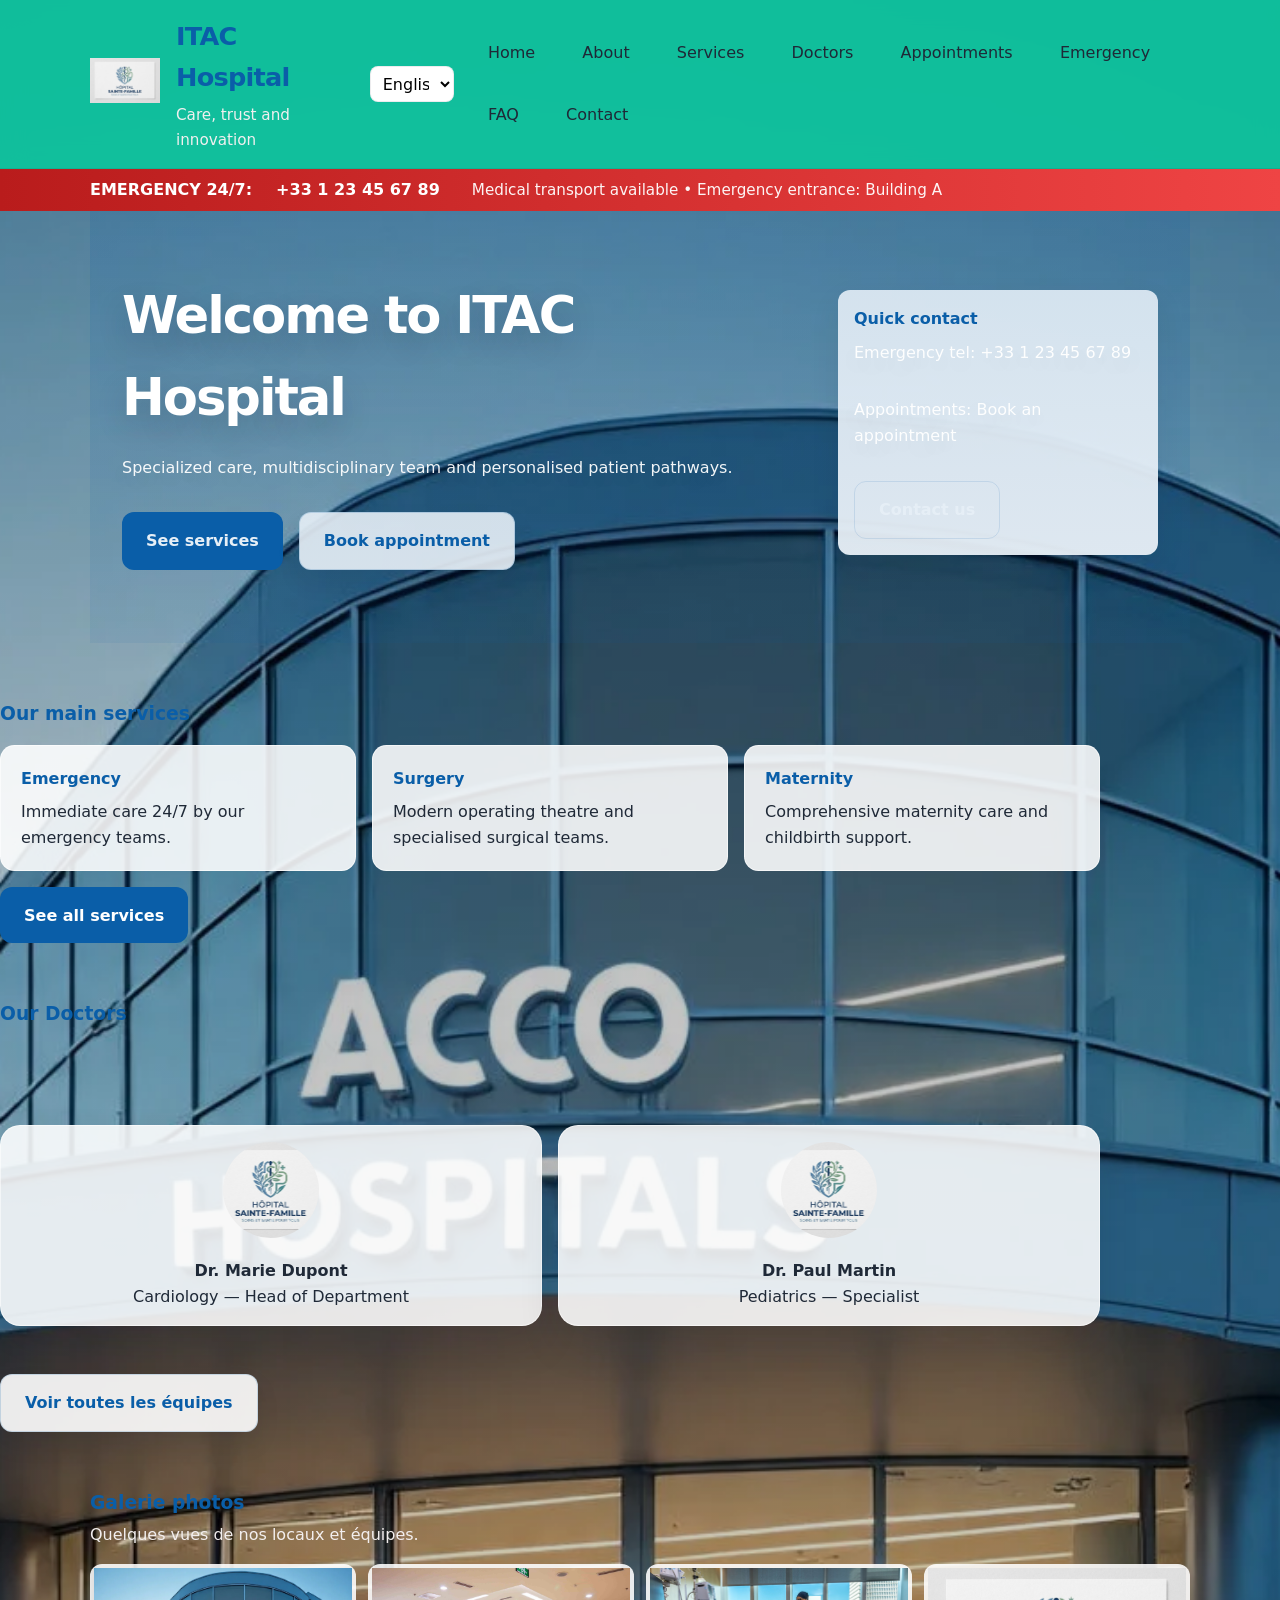
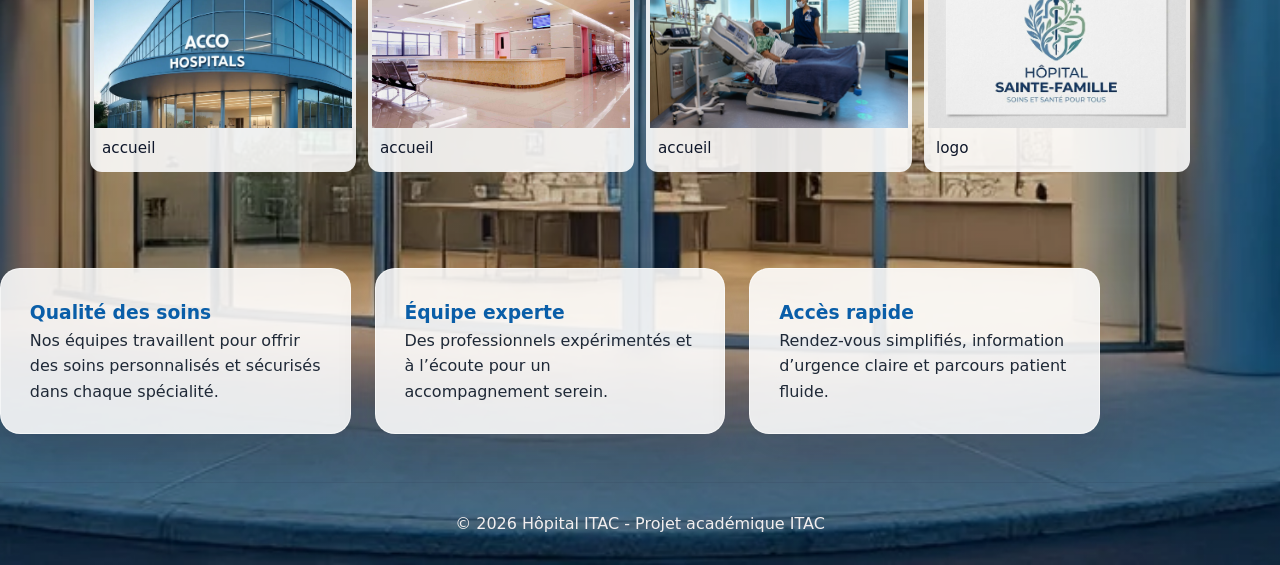
==== index.html @ c01a9460 "Premier projet" ====
﻿<!DOCTYPE html>
<html lang="fr">
<head>
  <meta charset="UTF-8">
  <meta name="viewport" content="width=device-width, initial-scale=1.0">

  <link rel="stylesheet" href="css/style.css">
  <link rel="stylesheet" href="cdnjs.cloudflare.com/ajax/libs/font-awesome/6.5/css/all.min.css">
  <title>Hôpital ITAC - Accueil</title>
</head>

<body class="home-page">
  <header class="site-header">
    <div class="container header-inner">
      <div class="logo">
        <a href="index.html"><img src="images/logo.png" alt="Logo de l'hôpital ITAC"></a>
      </div>
      <div class="brand">
        <h1 data-i18n="brand.title">Hôpital ITAC</h1>
        <p data-i18n="brand.tagline">Soins, confiance et innovation</p>
      </div>
      <div class="lang-select">
        <label for="lang" class="sr-only">Langue</label>
        <select id="lang" aria-label="Choisir la langue">
          <option value="fr">Français</option>
          <option value="en">English</option>
        </select>
      </div>
      <nav class="main-nav">
        <a href="index.html" data-i18n="nav.home">Accueil</a>
        <a href="a-propos.html" data-i18n="nav.about">À propos</a>
        <a href="services.html" data-i18n="nav.services">Services</a>
        <a href="medecins.html" data-i18n="nav.doctors">Médecins</a>
        <a href="rendez-vous.html" data-i18n="nav.appointments">Rendez-vous</a>
        <a href="urgences.html" data-i18n="nav.emergency">Urgences</a>
        <a href="faq.html" data-i18n="nav.faq">FAQ</a>
        <a href="contact.html" data-i18n="nav.contact">Contact</a>
      </nav>
    </div>
  </header>

  <div class="emergency-bar" role="region" aria-label="Urgences">
    <div class="container">
      <strong data-i18n="emergency.title">URGENCE 24/7 :</strong>
      <a href="tel:+50944757508" class="emergency-phone" data-i18n="emergency.phone">+509 44757508</a>
      <span class="emergency-note" data-i18n="emergency.note">Transport médicalisé disponible • Entrée urgences : Bâtiment A</span>
    </div>
  </div>

  <main>
    <!-- Carrousel supprimé -->
    <section class="hero container">
      <div class="hero-inner">
        <div class="hero-copy">
          <h2 data-i18n="hero.title">Bienvenue à l’hôpital ITAC</h2>
          <p data-i18n="hero.lead">Soins spécialisés, équipe pluridisciplinaire et prise en charge personnalisée.</p>
          <div class="hero-actions">
            <a class="btn" href="services.html" data-i18n="hero.cta.services">Voir les services</a>
            <a class="btn btn-secondary" href="rendez-vous.html" data-i18n="hero.cta.appointment">Prendre rendez-vous</a>
          </div>
        </div>
        <div class="hero-contact">
          <div class="contact-card">
            <h4 data-i18n="contact.quick.title">Contact rapide</h4>
            <p class="phone" data-i18n="contact.quick.phone">Tél. urgences : <a href="tel:+50944757508">+509 44757508</a></p>
            <p data-i18n="contact.quick.appointment">Rendez-vous : <a href="rendez-vous.html">Prendre un rendez-vous</a></p>
            <a class="btn btn-outline" href="contact.html" data-i18n="contact.quick.contact">Nous contacter</a>
          </div>
        </div>
      </div>
    </section>

    <section class="container services-preview">
      <h3 data-i18n="services.title">Nos principaux services</h3>
      <div class="service-grid">
        <div class="service-card">
          <h4 data-i18n="services.emergency.title">Urgences</h4>
          <p data-i18n="services.emergency.text">Prise en charge immédiate 24/7 par nos équipes d'urgence.</p>
        </div>
        <div class="service-card">
          <h4 data-i18n="services.surgery.title">Chirurgie</h4>
          <p data-i18n="services.surgery.text">Bloc opératoire moderne et équipes chirurgicales spécialisées.</p>
        </div>
        <div class="service-card">
          <h4 data-i18n="services.maternity.title">Maternité</h4>
          <p data-i18n="services.maternity.text">Accompagnement complet de la grossesse et de l'accouchement.</p>
        </div>
      </div>
      <p class="services-cta"><a href="services.html" class="btn" data-i18n="services.cta">Voir tous les services</a></p>
    </section>

    <section class="container doctor-preview">
      <h3 data-i18n="doctors.title">Nos médecins</h3>
      <div class="doctor-grid">
        <article>
          <img src="images/logo.png" alt="Dr. Dupont" class="doctor-photo">
          <h4 data-i18n="doctors.dr1.name">Dr. Marie Dupont</h4>
          <p data-i18n="doctors.dr1.title">Cardiologie — Chef de service</p>
        </article>
        <article>
          <img src="images/logo.png" alt="Dr. Martin" class="doctor-photo">
          <h4 data-i18n="doctors.dr2.name">Dr. Paul Martin</h4>
          <p data-i18n="doctors.dr2.title">Pédiatrie — Spécialiste</p>
        </article>
      </div>
      <p class="services-cta"><a href="medecins.html" class="btn btn-secondary">Voir toutes les équipes</a></p>
    </section>

        <section class="container gallery">
      <h3>Galerie photos</h3>
      <p class="muted">Quelques vues de nos locaux et équipes.</p>
      <div class="gallery-grid">
                <figure>
                    <img src="images/accueil1.jpg" alt="accueil" data-filename="accueil1.jpg">
                    <figcaption>accueil</figcaption>
                </figure>
                <figure>
                    <img src="images/accueil2.jpg" alt="accueil" data-filename="accueil2.jpg">
                    <figcaption>accueil</figcaption>
                </figure>
                <figure>
                    <img src="images/accueil3.jpg" alt="accueil" data-filename="accueil3.jpg">
                    <figcaption>accueil</figcaption>
                </figure>
                <figure>
                    <img src="images/logo.png" alt="logo" data-filename="logo.png">
                    <figcaption>logo</figcaption>
                </figure>
      </div>
    </section>

    <section class="container info-grid">
      <article>
        <h3>Qualité des soins</h3>
        <p>Nos équipes travaillent pour offrir des soins personnalisés et sécurisés dans chaque spécialité.</p>
      </article>
      <article>
        <h3>Équipe experte</h3>
        <p>Des professionnels expérimentés et à l’écoute pour un accompagnement serein.</p>
      </article>
      <article>
        <h3>Accès rapide</h3>
        <p>Rendez-vous simplifiés, information d’urgence claire et parcours patient fluide.</p>
      </article>
    </section>
  </main>

  <footer class="site-footer">
    <div class="container">
      <p>© 2026 Hôpital ITAC - Projet académique ITAC</p>
    </div>
  </footer>
    <script src="js/i18n.js"></script>
    <script src="js/gallery.js"></script>
  </body>
  </html>
---- css/style.css ----
:root {
  --bleu: #0a5ea8;
  --bleu-clair: #13aa5e;
  --blanc: #ffffff;
  --gris: #eef6f9;
  --surface: rgba(255, 255, 255, 0.88);
  --text: #1f2937;
  --muted: #f5f1f1fb;
}

* {
  box-sizing: border-box;
  margin: 0;
  padding: 0;
}

body {
  font-family: Inter, system-ui, -apple-system, BlinkMacSystemFont, "Segoe UI", sans-serif;
  margin: 0;
  background: linear-gradient(180deg, #679acc 0%, #0ed84a 100%);
  color: var(--text);
  line-height: 1.6;
  min-heij  ght: 100vh;
  display:   flex;
  flex-direction: column;
}

.logo img {              
  width: 70px;
  height: auto;
}

main {
  flex: 1;
}

a {
  color: var(--bleu);
  text-decoration: none;
}

.container {
  width: min(1100px, calc(100% - 2rem));
  margin: 0 auto;
}

.site-header {
  background: rgba(12, 197, 157, 0.92);
  backdrop-filter: blur(12px);
  border-bottom: 1px solid rgba(15, 23, 42, 0.08);
  position: sticky;
  top: 0;
  z-index: 100;
}

.header-inner {
  display: flex;
  justify-content: flex-start;
  align-items: center;
  gap: 1rem;
  padding: 1rem 0;
}

.logo {
  flex-shrink: 0;
}

.main-nav {
  display: flex;
  flex-wrap: wrap;
  gap: 0.75rem;
  align-items: center;
  margin-left: auto;
}

.brand h1 {
  margin: 0;
  font-size: 1.6rem;
  color: var(--bleu);
  letter-spacing: -0.03em;
}

.brand p {
  margin: 0.35rem 0 0;
  color: var(--muted);
  font-size: 0.95rem;
}

.lang-select { margin-left: 1rem; }
.lang-select select { padding: 0.4rem 0.5rem; border-radius: 0.5rem; border: 1px solid rgba(15,23,42,0.08); }
.sr-only { position: absolute; width: 1px; height: 1px; padding: 0; margin: -1px; overflow: hidden; clip: rect(0,0,0,0); white-space: nowrap; border: 0; }

.main-nav a {
  padding: 0.75rem 1.1rem;
  border-radius: 999px;
  color: var(--text);
  transition: background 0.25s ease, transform 0.25s ease, color 0.25s ease;
}

.main-nav a:hover,
.main-nav a:focus-visible {
  background: rgba(10, 94, 168, 0.12);
  color: var(--bleu);
  transform: translateY(-1px);
}

/* Homepage background image (uses local image in images/accueil1.jpg) */
.home-page {
  background: linear-gradient(rgba(0,0,0,0.28), rgba(0,0,0,0.18)), url("../images/accueil1.jpg") center top/cover;
  background-repeat: no-repeat;
  background-attachment: scroll;
  background-color: transparent;
}

.hero {
  position: relative;
  padding: 5rem 2rem 4rem;
  text-align: center;
  color: var(--blanc);
  min-height: 60vh;
  display: grid;
  place-items: center;
}

.hero::before {
  content: "";
  position: absolute;
  inset: 0;
  background: linear-gradient(180deg, rgba(10, 94, 168, 0.16), rgba(10, 94, 168, 0.08));
  pointer-events: none;
}

.hero h2 {
  position: relative;
  margin-bottom: 1rem;
  font-size: clamp(2.25rem, 4vw, 3.5rem);
  letter-spacing: -0.04em;
  text-shadow: 0 12px 30px rgba(15, 23, 42, 0.18);
}

.hero p {
  max-width: 720px;
  margin: 0 auto 2rem;
  color: rgba(255, 255, 255, 0.94);
  position: relative;
  font-size: 1rem;
  text-shadow: 0 8px 24px rgba(15, 23, 42, 0.14);
}

.hero-actions {
  display: flex;
  flex-wrap: wrap;
  justify-content: center;
  gap: 1rem;
}

.btn,
.btn-secondary {
  display: inline-flex;
  align-items: center;
  justify-content: center;
  padding: 0.95rem 1.5rem;
  border-radius: 0.75rem;
  font-weight: 600;
  border: none;
  cursor: pointer;
}

.btn {
  background: var(--bleu);
  color: var(--blanc);
  transition: background 0.25s ease, color 0.25s ease, transform 0.25s ease;
}

.btn:hover,
.btn:focus-visible {
  background: #c51198;
  transform: translateY(-2px);
}

.btn-secondary {
  background: rgba(255, 255, 255, 0.9);
  color: var(--bleu);
  border: 1px solid rgba(10, 94, 168, 0.18);
  box-shadow: 0 12px 24px rgba(15, 23, 42, 0.08);
  transition: background 0.25s ease, color 0.25s ease, transform 0.25s ease, box-shadow 0.25s ease;
}

.btn-secondary:hover,
.btn-secondary:focus-visible {
  background: var(--blanc);
  color: #0b4d87;
  transform: translateY(-2px);
  box-shadow: 0 16px 30px rgba(15, 23, 42, 0.14);
}

.info-grid,
.contact-grid,
.doctor-grid {
  display: grid;
  gap: 1.5rem;
  margin: 6rem 0 3rem;
}

.info-grid,
.contact-grid {
  grid-template-columns: repeat(auto-fit, minmax(240px, 1fr));
}

.contact-grid {
  align-items: stretch;
}

.info-grid article,
.doctor-grid article,
.emergency-card,
.contact-grid div {
  background: var(--surface);
  padding: 1.8rem;
  border-radius: 1.25rem;
  border: 1px solid rgba(255, 255, 255, 0.55);
  box-shadow: 0 20px 40px rgba(15, 23, 42, 0.12);
  transition: background 0.25s ease, transform 0.25s ease, box-shadow 0.25s ease, border-color 0.25s ease;
}

.info-grid article:hover,
.doctor-grid article:hover,
.emergency-card:hover,
.contact-grid div:hover {
  background: rgba(10, 94, 168, 0.08);
  transform: translateY(-4px);
  box-shadow: 0 18px 50px rgba(15, 23, 42, 0.18);
  border-color: rgba(10, 94, 168, 0.25);
}

.info-grid article h3,
.doctor-grid article h3,
.emergency-card h3 {
  margin-top: 0;
  color: var(--bleu);
}

.contact-grid div h3 {
  margin-top: 0;
  color: var(--bleu);
  display: flex;
  align-items: center;
  gap: 0.5rem;
}

.contact-grid div h3 i {
  font-size: 1.4rem;
  color: var(--bleu);
}

.page-title {
  margin: 2.5rem 0 1.5rem;
}

.page-title h2 {
  margin: 0 0 0.75rem;
  font-size: 2rem;
}

.page-title p {
  margin: 0;
  color: #475569;
}

.content-section {
  margin-bottom: 2rem;
}

.contact-layout {
  display: grid;
  gap: 2rem;
}

.contact-main {
  display: grid;
  gap: 2rem;
}

.sidebar {
  position: relative;
}

.sidebar .faq-section {
  margin-top: 0;
}

.content-section ul,
.content-section ol {
  margin: 1rem 0 0 1.25rem;
  color: #475569;
}

.faq-section {
  display: grid;
  gap: 1rem;
}

.faq-item {
  background: var(--surface);
  padding: 1rem 1.25rem;
  border-radius: 1rem;
  border: 1px solid rgba(15, 23, 42, 0.08);
  box-shadow: 0 16px 30px rgba(15, 23, 42, 0.08);
}

.faq-item summary {
  list-style: none;
  cursor: pointer;
  font-weight: 700;
  color: var(--bleu);
  font-size: 1rem;
  display: flex;
  justify-content: space-between;
  align-items: center;
  padding: 0.5rem 0;
}

.faq-item summary::-webkit-details-marker {
  display: none;
}

.faq-item summary::after {
  content: "+";
  font-size: 1.15rem;
  transition: transform 0.25s ease;
}

.faq-item[open] summary::after {
  content: "–";
}

.faq-item p {
  margin: 0.75rem 0 0;
  color: #475569;
  line-height: 1.7;
}

.content-section li {
  margin-bottom: 0.75rem;
}

table {
  width: 100%;
  border-collapse: collapse;
  background: var(--blanc);
  border-radius: 1rem;
  overflow: hidden;
  box-shadow: 0 10px 30px rgba(15, 23, 42, 0.06);
}

thead {
  background: var(--bleu);
  color: var(--blanc);
}

th,
td {
  padding: 1rem 1.25rem;
  text-align: left;
}

tbody tr:nth-child(even) {
  background: rgba(10, 94, 168, 0.06);
}

form.booking-form {
  background: var(--blanc);
  padding: 2rem;
  border-radius: 1rem;
  box-shadow: 0 10px 30px rgba(15, 23, 42, 0.06);
  max-width: 600px;
  margin: 0 auto 3rem;
}

.form-group {
  display: grid;
  gap: 0.75rem;
  margin-bottom: 1.25rem;
}

label {
  font-weight: 600;
  color: #1f2937;
}

input,
select {
  width: 100%;
  padding: 0.95rem 1rem;
  border: 1px solid #d1d5db;
  border-radius: 0.75rem;
  background: #ffffff;
  font: inherit;
}

input:focus,
select:focus {
  outline: 2px solid rgba(10, 94, 168, 0.2);
  border-color: var(--bleu);
}

.form-actions {
  text-align: right;
}

.emergency-section {
  display: grid;
  gap: 1.5rem;
  margin: 2rem 0 3rem;
}

/* Emergency banner */
.emergency-bar {
  background: linear-gradient(90deg, #b91c1c, #ef4444);
  color: #fff;
  padding: 0.5rem 0;
}
.emergency-bar .container {
  display: flex;
  gap: 1rem;
  align-items: center;
  justify-content: flex-start;
}
.emergency-bar strong { font-weight: 800; margin-right: 0.5rem; }
.emergency-phone { color: #fff; font-weight: 700; margin-right: 1rem; }
.emergency-note { opacity: 0.95; font-size: 0.95rem; }

/* Hero adjustments for a professional look */
.hero {
  padding: 4rem 2rem;
  min-height: 48vh;
  display: block;
}
.hero-inner {
  display: grid;
  grid-template-columns: 1fr 320px;
  gap: 2rem;
  align-items: center;
}
.hero-copy { text-align: left; color: var(--blanc); }
.hero-copy h2 { color: var(--blanc); }
.hero-contact { }
.contact-card {
  background: rgba(255,255,255,0.95);
  color: var(--text);
  padding: 1rem;
  border-radius: 0.75rem;
  box-shadow: 0 12px 30px rgba(15,23,42,0.08);
  text-align: left;
}
.contact-card h4 { margin: 0 0 0.5rem; color: var(--bleu); }
.contact-card .phone a { color: var(--bleu); font-weight: 700; }
.btn.btn-outline { background: transparent; border: 1px solid rgba(10,94,168,0.12); color: var(--blanc); }

/* Services preview */
.services-preview { margin: 3.5rem 0; }
.services-preview h3 { margin-bottom: 1rem; color: var(--bleu); }
.service-grid { display: grid; grid-template-columns: repeat(auto-fit, minmax(220px, 1fr)); gap: 1rem; }
.service-card { background: var(--surface); padding: 1.25rem; border-radius: 0.9rem; border: 1px solid rgba(255,255,255,0.6); }
.service-card h4 { margin: 0 0 0.5rem; color: var(--bleu); }
.services-cta { margin-top: 1rem; }

/* Doctor preview */
.doctor-preview { margin: 3.5rem 0; }
.doctor-preview h3 { color: var(--bleu); margin-bottom: 1rem; }
.doctor-grid { display: grid; grid-template-columns: repeat(auto-fit, minmax(200px, 1fr)); gap: 1rem; }
.doctor-grid article { text-align: center; padding: 1rem; }
.doctor-photo { width: 96px; height: 96px; object-fit: cover; border-radius: 999px; margin: 0 auto 0.75rem; }

/* Gallery */
.gallery h3 { color: var(--bleu); margin-bottom: 0.25rem; }
.gallery .muted { color: var(--muted); margin-bottom: 1rem; }
.gallery-grid { display: grid; gap: 0.75rem; grid-template-columns: repeat(auto-fit, minmax(180px, 1fr)); }
.gallery-grid figure { margin: 0; overflow: hidden; border-radius: 0.75rem; background: var(--surface); padding: 0.25rem; }
.gallery-grid img { width: 100%; height: 160px; object-fit: cover; display: block; transition: transform 0.25s ease; cursor: pointer; }
.gallery-grid figure:hover img { transform: scale(1.03); }
.gallery-grid figcaption { padding: 0.5rem; font-size: 0.95rem; color: #0f172a; }

/* Lightbox modal */
.lightbox { position: fixed; inset: 0; display: none; align-items: center; justify-content: center; background: rgba(2,6,23,0.7); z-index: 1000; }
.lightbox.open { display: flex; }
.lightbox .lb-content { max-width: calc(100% - 4rem); max-height: calc(100% - 4rem); position: relative; }
.lightbox img.lb-image { width: 100%; height: auto; display: block; border-radius: 0.5rem; }
.lb-close, .lb-prev, .lb-next { position: absolute; background: rgba(0,0,0,0.6); color: #fff; border: none; width: 44px; height: 44px; border-radius: 50%; display: flex; align-items: center; justify-content: center; cursor: pointer; }
.lb-close { top: -22px; right: -22px; }
.lb-prev { left: -60px; top: 50%; transform: translateY(-50%); }
.lb-next { right: -60px; top: 50%; transform: translateY(-50%); }
.lb-caption { margin-top: 0.5rem; color: #fff; text-align: center; }

@media (max-width: 720px) {
  .gallery-grid img { height: 140px; }
  .lb-prev { left: 8px; }
  .lb-next { right: 8px; }
  .lb-close { top: 8px; right: 8px; }
}


.site-footer {
  background: transparent;
  border-top: 1px solid rgba(15, 23, 42, 0.08);
  padding: 1.75rem 0;
  text-align: center;
  color: var(--muted);
}

@media (min-width: 768px) {
  .info-grid {
    grid-template-columns: repeat(3, minmax(0, 1fr));
  }

  .contact-grid,
  .doctor-grid {
    grid-template-columns: repeat(2, minmax(0, 1fr));
  }

  .contact-layout {
    grid-template-columns: 1.5fr 1fr;
    align-items: start;
  }

  .sidebar {
    position: sticky;
    top: 1.5rem;
  }

  .hero-actions {
    justify-content: flex-start;
  }
}

@media (max-width: 720px) {
  .header-inner {
    flex-direction: column;
    align-items: flex-start;
  }

  .main-nav {
    width: 100%;
    justify-content: center;
    flex-wrap: wrap;
  }

  .main-nav a {
    flex: 0 1 auto;
    text-align: center;
    font-size: 0.9rem;
    padding: 0.6rem 0.8rem;
  }

  .page-title {
    text-align: center;
  }
}

/* Responsive tweaks */
@media (max-width: 900px) {
  .container { width: calc(100% - 2rem); }
  .hero-inner { grid-template-columns: 1fr; }
  .hero { padding: 3rem 1rem; }
  .hero-copy { text-align: left; }
  .hero-contact { order: 2; }
  .contact-card { margin-top: 1rem; }
  .header-inner { padding: 0.75rem 0; }
}

@media (max-width: 520px) {
  .main-nav { overflow-x: auto; -webkit-overflow-scrolling: touch; gap: 0.5rem; }
  .main-nav a { white-space: nowrap; padding: 0.5rem 0.75rem; font-size: 0.95rem; }
  .brand h1 { font-size: 1.25rem; }
  .brand p { display: none; }
  .hero h2 { font-size: 1.6rem; }
  .hero p { font-size: 0.95rem; }
  .contact-card { padding: 0.85rem; }
  .service-grid { grid-template-columns: 1fr; }
  .doctor-grid { grid-template-columns: 1fr 1fr; }
  .doctor-photo { width: 80px; height: 80px; }
}

@media (max-width: 360px) {
  .doctor-grid { grid-template-columns: 1fr; }
  .hero-inner { gap: 1rem; }
  .hero { padding: 2rem 0.75rem; }
}

/* Contact map styles */
.contact-map-section { margin: 2rem 0 3rem; }
#map { width: 100%; height: 360px; border-radius: 0.75rem; border: 1px solid rgba(15,23,42,0.06); overflow: hidden; }
.contact-map-section .muted { margin-top: 0.5rem; }

/* Booking section background (uses same image as homepage) */
.booking-hero {
  background: linear-gradient(rgba(0,0,0,0.34), rgba(0,0,0,0.22)), url("../images/accueil1.jpg") center/cover no-repeat;
  padding: 3rem 1.25rem;
  border-radius: 0.75rem;
  margin: 1.5rem 0;
  color: #fff;
}
.booking-hero .booking-form { background: rgba(255,255,255,0.98); }
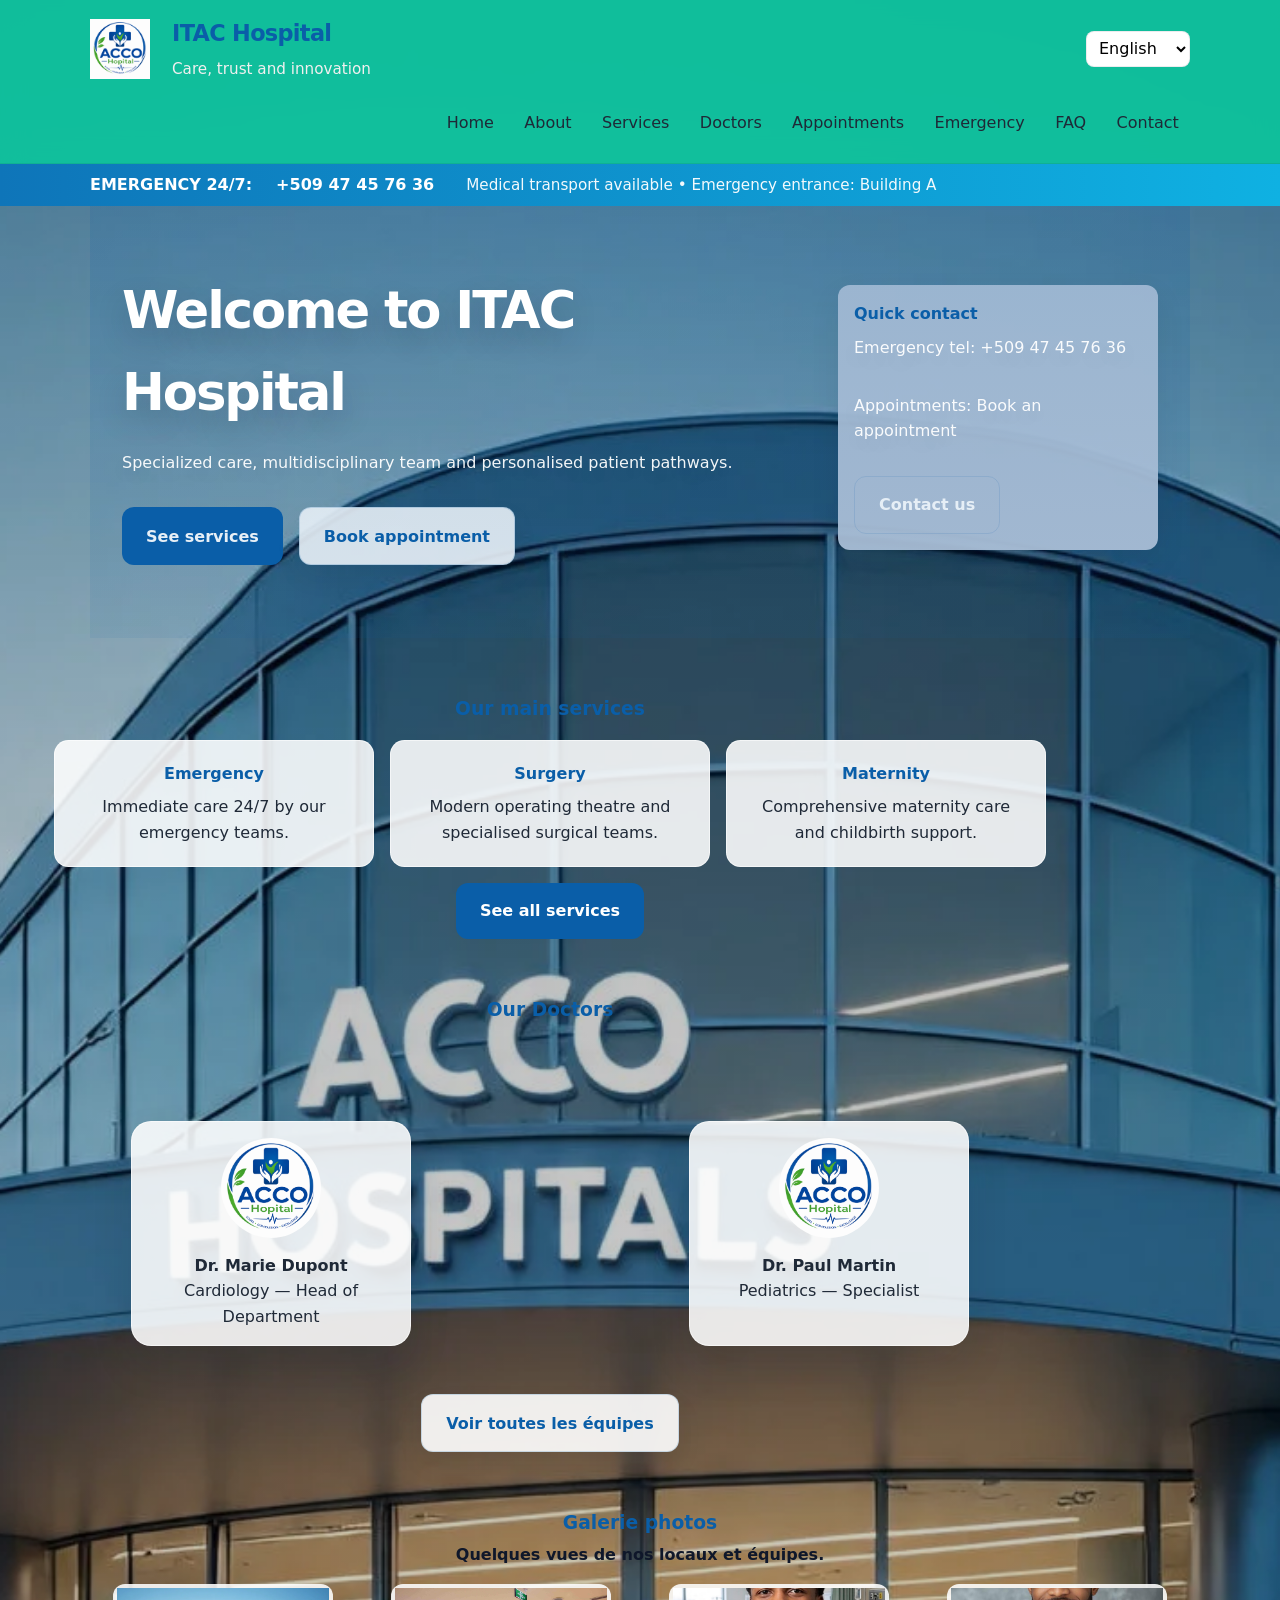
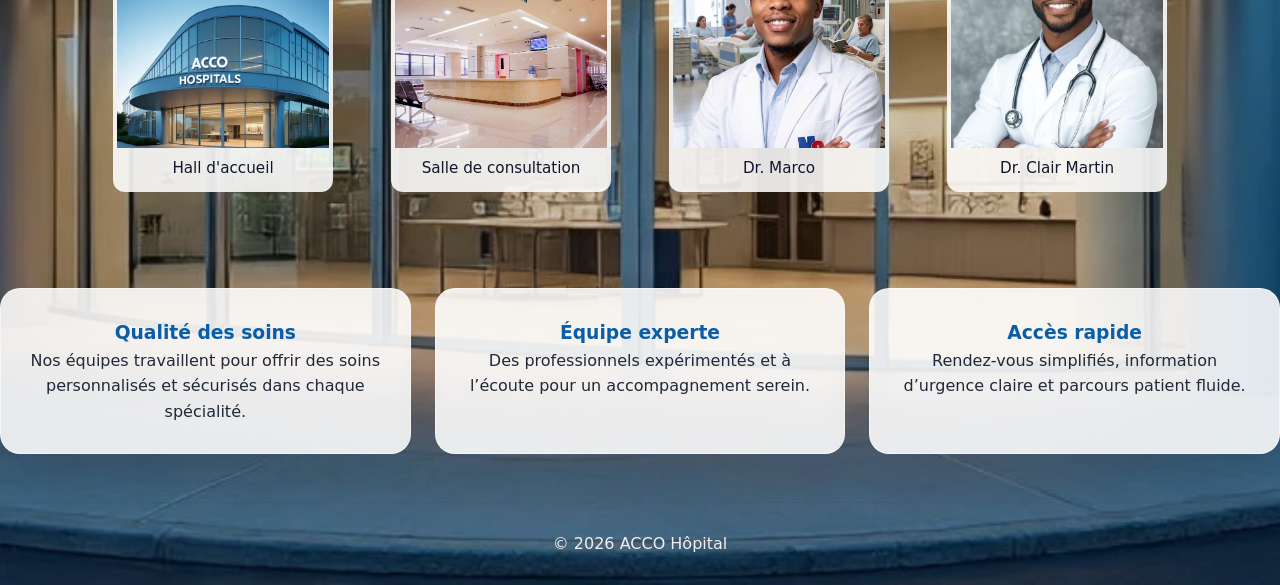
==== commit 275e2164: "first commit" ====
--- a/index.html
+++ b/index.html
@@ -6,26 +6,37 @@
 
   <link rel="stylesheet" href="css/style.css">
   <link rel="stylesheet" href="cdnjs.cloudflare.com/ajax/libs/font-awesome/6.5/css/all.min.css">
-  <title>Hôpital ITAC - Accueil</title>
+  <title>ACCO Hôpital- Accueil</title>
 </head>
 
 <body class="home-page">
   <header class="site-header">
     <div class="container header-inner">
-      <div class="logo">
-        <a href="index.html"><img src="images/logo.png" alt="Logo de l'hôpital ITAC"></a>
+      <div class="header-branding">
+        <div class="logo">
+          <a href="index.html"><img src="images/logo.png" alt="Logo de l'hôpital ITAC"></a>
+        </div>
+        <div class="brand">
+          <h1 data-i18n="brand.title">ACCO Hôpital</h1>
+          <p data-i18n="brand.tagline">Soins, confiance et innovation</p>
+        </div>
       </div>
-      <div class="brand">
-        <h1 data-i18n="brand.title">Hôpital ITAC</h1>
-        <p data-i18n="brand.tagline">Soins, confiance et innovation</p>
+
+      <div class="header-actions">
+        <div class="lang-select">
+          <label for="lang" class="sr-only">Langue</label>
+          <select id="lang" aria-label="Choisir la langue">
+            <option value="fr">Français</option>
+            <option value="en">English</option>
+          </select>
+        </div>
+        <button class="menu-toggle" type="button" aria-label="Ouvrir le menu" aria-expanded="false">
+          <span></span>
+          <span></span>
+          <span></span>
+        </button>
       </div>
-      <div class="lang-select">
-        <label for="lang" class="sr-only">Langue</label>
-        <select id="lang" aria-label="Choisir la langue">
-          <option value="fr">Français</option>
-          <option value="en">English</option>
-        </select>
-      </div>
+
       <nav class="main-nav">
         <a href="index.html" data-i18n="nav.home">Accueil</a>
         <a href="a-propos.html" data-i18n="nav.about">À propos</a>
@@ -52,7 +63,7 @@
     <section class="hero container">
       <div class="hero-inner">
         <div class="hero-copy">
-          <h2 data-i18n="hero.title">Bienvenue à l’hôpital ITAC</h2>
+          <h2 data-i18n="hero.title">Bienvenue à ACCO Hôpital </h2>
           <p data-i18n="hero.lead">Soins spécialisés, équipe pluridisciplinaire et prise en charge personnalisée.</p>
           <div class="hero-actions">
             <a class="btn" href="services.html" data-i18n="hero.cta.services">Voir les services</a>
@@ -111,20 +122,20 @@
       <p class="muted">Quelques vues de nos locaux et équipes.</p>
       <div class="gallery-grid">
                 <figure>
-                    <img src="images/accueil1.jpg" alt="accueil" data-filename="accueil1.jpg">
-                    <figcaption>accueil</figcaption>
+                    <img src="images/accueil1.jpg" alt="Hall d'accueil de l'hôpital" data-filename="accueil1.jpg">
+                    <figcaption>Hall d'accueil</figcaption>
                 </figure>
                 <figure>
-                    <img src="images/accueil2.jpg" alt="accueil" data-filename="accueil2.jpg">
-                    <figcaption>accueil</figcaption>
+                    <img src="images/accueil2.jpg" alt="Salle de consultation moderne" data-filename="accueil2.jpg">
+                    <figcaption>Salle de consultation</figcaption>
                 </figure>
                 <figure>
-                    <img src="images/accueil3.jpg" alt="accueil" data-filename="accueil3.jpg">
-                    <figcaption>accueil</figcaption>
+                    <img src="images/Dr. Marco.jpg" alt="Dr. Marco" data-filename="Dr. Marco.jpg">
+                    <figcaption>Dr. Marco</figcaption>
                 </figure>
                 <figure>
-                    <img src="images/logo.png" alt="logo" data-filename="logo.png">
-                    <figcaption>logo</figcaption>
+                    <img src="images/doctor2.jpg" alt="Bloc opératoire et matériel médical" data-filename="doctor2.jpg">
+                    <figcaption>Dr. Clair Martin</figcaption>
                 </figure>
       </div>
     </section>
@@ -147,11 +158,12 @@
 
   <footer class="site-footer">
     <div class="container">
-      <p>© 2026 Hôpital ITAC - Projet académique ITAC</p>
+      <p>© 2026 ACCO Hôpital</p>
     </div>
   </footer>
     <script src="js/i18n.js"></script>
     <script src="js/gallery.js"></script>
+    <script src="js/mobile-nav.js"></script>
   </body>
   </html>
 
--- a/css/style.css
+++ b/css/style.css
@@ -20,14 +20,28 @@
   background: linear-gradient(180deg, #679acc 0%, #0ed84a 100%);
   color: var(--text);
   line-height: 1.6;
-  min-heij  ght: 100vh;
-  display:   flex;
+  min-height: 100vh;
+  display: flex;
   flex-direction: column;
+  background-image: url("../images/accueil1.jpg");
+  background-size: cover;
+  background-position: center;
+  background-repeat:no-repeat;
+  background-attachment:fixed;
+  text-rendering: optimizeLegibility;
+  -webkit-font-smoothing: antialiased;
+}
+
+img {
+  max-width: 100%;
+  height: auto;
+  display: block;
 }
 
 .logo img {              
-  width: 70px;
+  width: 60px;
   height: auto;
+  margin-right:10px;
 }
 
 main {
@@ -55,27 +69,60 @@
 
 .header-inner {
   display: flex;
-  justify-content: flex-start;
+  justify-content: space-between;
   align-items: center;
   gap: 1rem;
   padding: 1rem 0;
+  flex-wrap: wrap;
+}
+
+.header-branding {
+  display: flex;
+  align-items: center;
+  gap: 0.75rem;
+  min-width: 0;
+  flex: 1 1 auto;
+}
+
+.header-actions {
+  display: flex;
+  align-items: center;
+  gap: 0.75rem;
+  margin-left: auto;
 }
 
 .logo {
   flex-shrink: 0;
-}
+  display:flex;
+  align-items: center;
+  margin-left: 0;
+}
+
 
 .main-nav {
   display: flex;
-  flex-wrap: wrap;
-  gap: 0.75rem;
+  flex-wrap: nowrap;
+  gap: 0.5rem;
   align-items: center;
   margin-left: auto;
+  margin:0;
+  padding:0;
+  list-style:none;
+  flex: 1 1 auto;
+  justify-content: flex-end;
+}
+
+.menu-toggle {
+  display: none;
+}
+
+.brand{
+  margin-right: 0;
 }
 
 .brand h1 {
   margin: 0;
-  font-size: 1.6rem;
+  font-size: 1.4rem;
   color: var(--bleu);
   letter-spacing: -0.03em;
 }
@@ -86,12 +133,12 @@
   font-size: 0.95rem;
 }
 
-.lang-select { margin-left: 1rem; }
+.lang-select { margin-left: 0; }
 .lang-select select { padding: 0.4rem 0.5rem; border-radius: 0.5rem; border: 1px solid rgba(15,23,42,0.08); }
 .sr-only { position: absolute; width: 1px; height: 1px; padding: 0; margin: -1px; overflow: hidden; clip: rect(0,0,0,0); white-space: nowrap; border: 0; }
 
 .main-nav a {
-  padding: 0.75rem 1.1rem;
+  padding: 0.75rem 0.7rem;
   border-radius: 999px;
   color: var(--text);
   transition: background 0.25s ease, transform 0.25s ease, color 0.25s ease;
@@ -120,6 +167,8 @@
   min-height: 60vh;
   display: grid;
   place-items: center;
+  background: linear-gradient (rgba(0,0,0,0.5), rgba(0,0,0,0.5)), url("../images/accueil1.jpg") center top/cover;
+  color: white;
 }
 
 .hero::before {
@@ -200,11 +249,20 @@
   display: grid;
   gap: 1.5rem;
   margin: 6rem 0 3rem;
+  justify-items: center;
+  align-items: stretch;
 }
 
 .info-grid,
 .contact-grid {
   grid-template-columns: repeat(auto-fit, minmax(240px, 1fr));
+  width: 100%;
+  margin-left: auto;
+  margin-right: auto;
+}
+
+.info-grid {
+  justify-content: center;
 }
 
 .contact-grid {
@@ -221,6 +279,11 @@
   border: 1px solid rgba(255, 255, 255, 0.55);
   box-shadow: 0 20px 40px rgba(15, 23, 42, 0.12);
   transition: background 0.25s ease, transform 0.25s ease, box-shadow 0.25s ease, border-color 0.25s ease;
+  width: 100%;
+  max-width: 100%;
+  margin-left: auto;
+  margin-right: auto;
+  text-align: center;
 }
 
 .info-grid article:hover,
@@ -240,6 +303,21 @@
   color: var(--bleu);
 }
 
+.emergency-card ul,
+.emergency-card ol {
+  display: grid;
+  gap: 0.6rem;
+  padding-left: 1rem;
+  text-align: left;
+}
+
+.emergency-card li {
+  display: flex;
+  flex-wrap: wrap;
+  gap: 0.35rem;
+  align-items: baseline;
+}
+
 .contact-grid div h3 {
   margin-top: 0;
   color: var(--bleu);
@@ -260,15 +338,52 @@
 .page-title h2 {
   margin: 0 0 0.75rem;
   font-size: 2rem;
+  color: #0f172a;
+  text-shadow: 0 1px 2px rgba(255,255,255,0.45);
 }
 
 .page-title p {
   margin: 0;
-  color: #475569;
+  color: #0f172a;
+  font-weight: 600;
 }
 
 .content-section {
   margin-bottom: 2rem;
+}
+
+.content-section h3 {
+  color: #0b4d87;
+  margin-bottom: 0.6rem;
+}
+
+.content-section p,
+.content-section li,
+.content-section ul,
+.content-section ol {
+  color: #0f172a;
+  font-weight: 500;
+}
+
+.about-page .page-title h2,
+.about-page .page-title p,
+.about-page .content-section h3,
+.about-page .content-section p,
+.about-page .content-section li,
+.about-page .content-section ul,
+.about-page .content-section ol {
+  color: #fff;
+}
+
+.about-page .page-title h2 {
+  text-shadow: 0 1px 2px rgba(0, 0, 0, 0.25);
+}
+
+.about-text-large {
+  font-size: 1.05rem;
+  line-height: 1.7;
+  color: #000;
+  font-weight: 700;
 }
 
 .contact-layout {
@@ -292,8 +407,10 @@
 .content-section ul,
 .content-section ol {
   margin: 1rem 0 0 1.25rem;
-  color: #475569;
-}
+  color: #0f172a;
+  font-weight: 500;
+}
+
 
 .faq-section {
   display: grid;
@@ -336,8 +453,9 @@
 
 .faq-item p {
   margin: 0.75rem 0 0;
-  color: #475569;
+  color: #0f172a;
   line-height: 1.7;
+  font-weight: 500;
 }
 
 .content-section li {
@@ -369,7 +487,8 @@
 }
 
 form.booking-form {
-  background: var(--blanc);
+  background: rgba(255, 255, 255, 0.78);
+  backdrop-filter: blur(8px);
   padding: 2rem;
   border-radius: 1rem;
   box-shadow: 0 10px 30px rgba(15, 23, 42, 0.06);
@@ -412,11 +531,13 @@
   display: grid;
   gap: 1.5rem;
   margin: 2rem 0 3rem;
+  grid-template-columns: repeat(auto-fit, minmax(320px, 1fr));
+  align-items: start;
 }
 
 /* Emergency banner */
 .emergency-bar {
-  background: linear-gradient(90deg, #b91c1c, #ef4444);
+  background: linear-gradient(90deg, #0e75b9, #0fb1e2);
   color: #fff;
   padding: 0.5rem 0;
 }
@@ -425,6 +546,7 @@
   gap: 1rem;
   align-items: center;
   justify-content: flex-start;
+  flex-wrap: wrap;
 }
 .emergency-bar strong { font-weight: 800; margin-right: 0.5rem; }
 .emergency-phone { color: #fff; font-weight: 700; margin-right: 1rem; }
@@ -444,9 +566,8 @@
 }
 .hero-copy { text-align: left; color: var(--blanc); }
 .hero-copy h2 { color: var(--blanc); }
-.hero-contact { }
 .contact-card {
-  background: rgba(255,255,255,0.95);
+  background: rgba(185, 200, 219, 0.95);
   color: var(--text);
   padding: 1rem;
   border-radius: 0.75rem;
@@ -458,24 +579,26 @@
 .btn.btn-outline { background: transparent; border: 1px solid rgba(10,94,168,0.12); color: var(--blanc); }
 
 /* Services preview */
-.services-preview { margin: 3.5rem 0; }
+.services-preview { margin: 3.5rem 0; text-align: center; display: flex; flex-direction: column; align-items: center; }
 .services-preview h3 { margin-bottom: 1rem; color: var(--bleu); }
-.service-grid { display: grid; grid-template-columns: repeat(auto-fit, minmax(220px, 1fr)); gap: 1rem; }
-.service-card { background: var(--surface); padding: 1.25rem; border-radius: 0.9rem; border: 1px solid rgba(255,255,255,0.6); }
+.service-grid { display: flex; flex-wrap: wrap; justify-content: center; align-items: stretch; gap: 1rem; width: 100%; }
+.service-card { background: var(--surface); padding: 1.25rem; border-radius: 0.9rem; border: 1px solid rgba(255,255,255,0.6); width: min(100%, 320px); max-width: 320px; text-align: center; margin: 0; flex: 0 1 320px; }
 .service-card h4 { margin: 0 0 0.5rem; color: var(--bleu); }
 .services-cta { margin-top: 1rem; }
 
 /* Doctor preview */
-.doctor-preview { margin: 3.5rem 0; }
+.doctor-preview { margin: 3.5rem 0; text-align: center; }
 .doctor-preview h3 { color: var(--bleu); margin-bottom: 1rem; }
-.doctor-grid { display: grid; grid-template-columns: repeat(auto-fit, minmax(200px, 1fr)); gap: 1rem; }
-.doctor-grid article { text-align: center; padding: 1rem; }
+.doctor-grid { display: grid; grid-template-columns: repeat(auto-fit, minmax(200px, 1fr)); gap: 1rem; justify-items: center; align-items: stretch; }
+.doctor-grid article { text-align: center; padding: 1rem; width: 100%; max-width: 280px; margin: 0 auto; }
 .doctor-photo { width: 96px; height: 96px; object-fit: cover; border-radius: 999px; margin: 0 auto 0.75rem; }
 
 /* Gallery */
+.gallery { text-align: center; }
 .gallery h3 { color: var(--bleu); margin-bottom: 0.25rem; }
-.gallery .muted { color: var(--muted); margin-bottom: 1rem; }
-.gallery-grid { display: grid; gap: 0.75rem; grid-template-columns: repeat(auto-fit, minmax(180px, 1fr)); }
+.gallery .muted { color: #0f172a; font-weight: 600; margin-bottom: 1rem; }
+.gallery-grid { display: grid; gap: 0.75rem; grid-template-columns: repeat(auto-fit, minmax(180px, 1fr)); justify-items: center; }
+.gallery-grid figure { width: 100%; max-width: 220px; margin: 0 auto; }
 .gallery-grid figure { margin: 0; overflow: hidden; border-radius: 0.75rem; background: var(--surface); padding: 0.25rem; }
 .gallery-grid img { width: 100%; height: 160px; object-fit: cover; display: block; transition: transform 0.25s ease; cursor: pointer; }
 .gallery-grid figure:hover img { transform: scale(1.03); }
@@ -497,6 +620,87 @@
   .lb-prev { left: 8px; }
   .lb-next { right: 8px; }
   .lb-close { top: 8px; right: 8px; }
+  body { background-attachment: scroll; }
+  .header-inner {
+    flex-direction: row;
+    align-items: center;
+    justify-content: space-between;
+    gap: 0.75rem;
+    position: relative;
+  }
+  .header-branding {
+    flex: 1 1 auto;
+  }
+  .header-actions {
+    margin-left: 0;
+  }
+  .menu-toggle {
+    display: none;
+  }
+  .main-nav {
+    display: flex;
+    width: 100%;
+    flex-direction: row;
+    flex-wrap: wrap;
+    align-items: center;
+    justify-content: flex-start;
+    position: static;
+    background: transparent;
+    padding: 0;
+    border-radius: 0;
+    box-shadow: none;
+    z-index: auto;
+  }
+  .main-nav a {
+    width: auto;
+    text-align: left;
+    font-size: 0.95rem;
+    padding: 0.7rem 0.8rem;
+  }
+  .emergency-bar .container {
+    flex-direction: column;
+    align-items: flex-start;
+  }
+  .page-title {
+    text-align: center;
+    margin: 1.5rem 0 1rem;
+  }
+  .page-title h2 {
+    font-size: 1.6rem;
+  }
+  .content-section {
+    margin-bottom: 1.25rem;
+  }
+  .hero {
+    padding: 2.5rem 1rem;
+  }
+  .hero-inner {
+    gap: 1.25rem;
+  }
+  .hero-copy {
+    text-align: left;
+  }
+  .hero-actions {
+    flex-direction: column;
+    align-items: stretch;
+  }
+  .hero-actions .btn,
+  .hero-actions .btn-secondary {
+    width: 100%;
+  }
+  .contact-card,
+  .service-card,
+  .doctor-grid article,
+  .faq-item,
+  .info-grid article,
+  .contact-grid div {
+    padding: 1rem;
+  }
+  table {
+    display: block;
+    max-width: 100%;
+    overflow-x: auto;
+  }
 }
 
 
@@ -569,16 +773,17 @@
 }
 
 @media (max-width: 520px) {
-  .main-nav { overflow-x: auto; -webkit-overflow-scrolling: touch; gap: 0.5rem; }
-  .main-nav a { white-space: nowrap; padding: 0.5rem 0.75rem; font-size: 0.95rem; }
-  .brand h1 { font-size: 1.25rem; }
+  .brand h1 { font-size: 1.2rem; }
   .brand p { display: none; }
-  .hero h2 { font-size: 1.6rem; }
+  .hero h2 { font-size: 1.6rem; line-height: 1.2; }
   .hero p { font-size: 0.95rem; }
   .contact-card { padding: 0.85rem; }
   .service-grid { grid-template-columns: 1fr; }
-  .doctor-grid { grid-template-columns: 1fr 1fr; }
+  .doctor-grid { grid-template-columns: 1fr; }
   .doctor-photo { width: 80px; height: 80px; }
+  .container { width: min(100% - 1rem, 1100px); }
+  .page-title h2 { font-size: 1.4rem; }
+  .content-section h3 { font-size: 1.1rem; }
 }
 
 @media (max-width: 360px) {
@@ -590,17 +795,61 @@
 /* Contact map styles */
 .contact-map-section { margin: 2rem 0 3rem; }
 #map { width: 100%; height: 360px; border-radius: 0.75rem; border: 1px solid rgba(15,23,42,0.06); overflow: hidden; }
+.map-image {
+  width: 100%;
+  max-width: 760px;
+  height: auto;
+  border-radius: 1rem;
+  margin: 1rem auto 0;
+  display: block;
+  box-shadow: 0 10px 24px rgba(15, 23, 42, 0.12);
+}
 .contact-map-section .muted { margin-top: 0.5rem; }
+.contact-hours {
+  background: rgba(255, 255, 255, 0.12);
+  padding: 1.25rem;
+  border-radius: 1rem;
+  border: 1px solid rgba(255, 255, 255, 0.2);
+  color: #fff;
+}
+.contact-hours h3,
+.contact-hours p {
+  color: #fff;
+}
 
 /* Booking section background (uses same image as homepage) */
 .booking-hero {
-  background: linear-gradient(rgba(0,0,0,0.34), rgba(0,0,0,0.22)), url("../images/accueil1.jpg") center/cover no-repeat;
-  padding: 3rem 1.25rem;
-  border-radius: 0.75rem;
+  background: transparent;
+  padding: 0;
+  border-radius: 0;
   margin: 1.5rem 0;
-  color: #fff;
+  color: inherit;
 }
 .booking-hero .booking-form { background: rgba(255,255,255,0.98); }
 
-
-
+.medecin-card{
+  display:flex;
+  align-items:center;
+  gap:20px;
+  background:#fff;
+  padding:20px;
+  border-radius:15px;
+  box-shadow:0 4px 10px rgba(0,0,0,0.1);
+  justify-content: center;
+  text-align: center;
+}
+
+.doctor-grid article img {
+  width: 100px;
+  height: 100px;
+  border-radius:50%;
+  object-fit: cover;
+  display: block;
+  margin: 0 auto 15px;
+}
+
+.lang-select{
+  margin-left: 0;
+}
+
+
